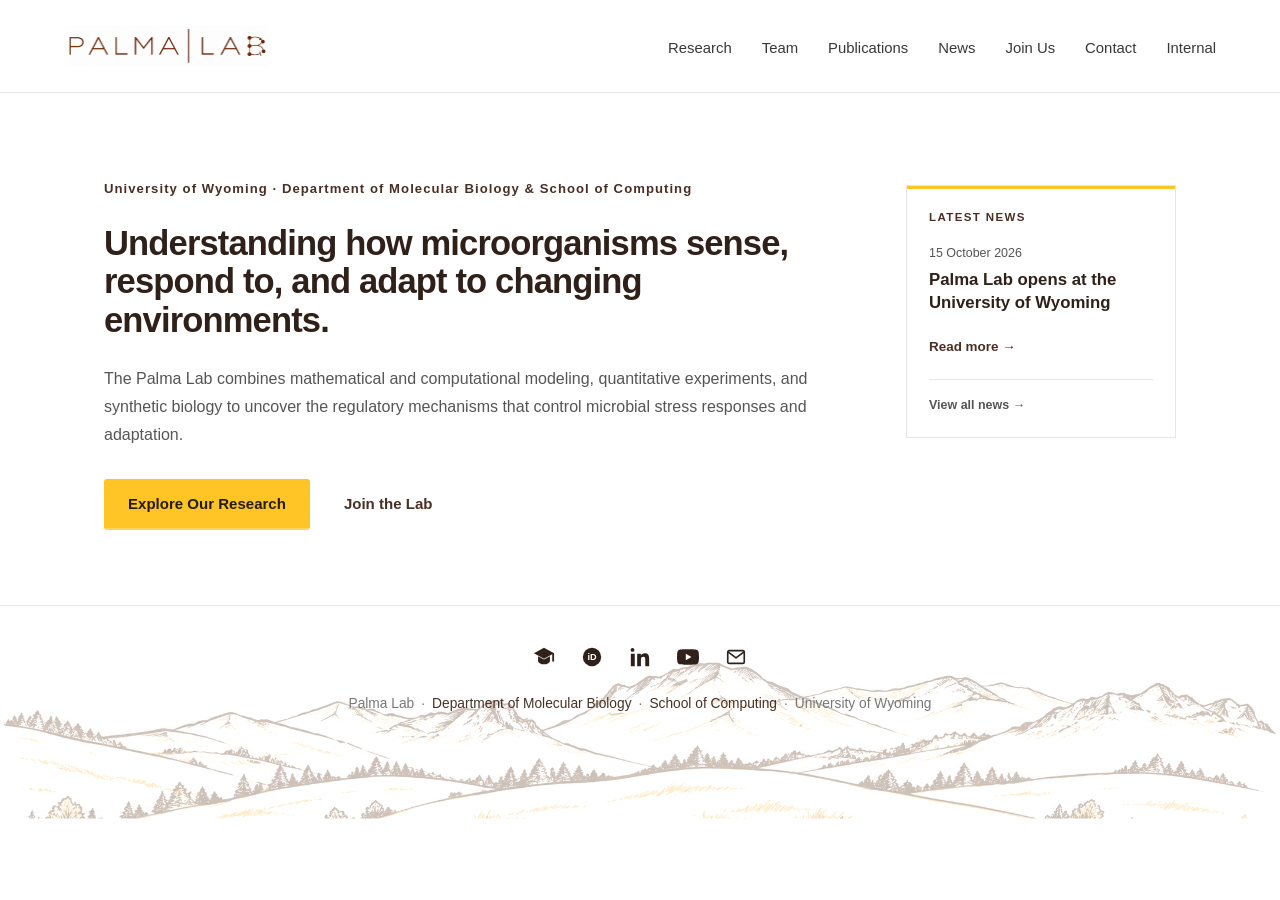
==== index.html @ a8b7e41c "Update index.html" ====
<!DOCTYPE html>
<html lang="en">

<head>
  <meta charset="UTF-8">
  <meta name="viewport" content="width=device-width, initial-scale=1.0">

  <title>Palma Lab | University of Wyoming</title>

  <link rel="stylesheet" href="css/style.css">

  <style>

    /* =========================================================
       HOME
       ========================================================= */

    .home-hero {
      width: 100%;
      max-width: 1200px;
      margin: 0 auto;
      padding: 85px var(--page-padding) 75px;
      box-sizing: border-box;
    }

    .home-hero-grid {
      display: grid;
      grid-template-columns: minmax(0, 1fr) 270px;
      gap: 70px;
      align-items: start;
    }

    .home-main {
      min-width: 0;
    }

    .home-affiliation {
      margin: 0 0 24px;
      color: var(--brown);
      font-size: 0.82rem;
      font-weight: 600;
      letter-spacing: 0.08em;
    }

    .home-main h1 {
      max-width: 850px;
      margin: 0 0 25px;
      color: var(--brown-dark);
      font-size: clamp(1.8rem, 2.7vw, 2.8rem);
      line-height: 1.12;
      letter-spacing: -0.025em;
    }

    .home-description {
      max-width: 780px;
      margin: 0 0 30px;
      color: var(--text-mid);
      font-size: 1rem;
      line-height: 1.75;
    }

    .home-actions {
      display: flex;
      flex-wrap: wrap;
      gap: 12px;
    }


    /* =========================================================
       LATEST NEWS
       ========================================================= */

    .latest-news {
      position: relative;
      margin-top: 7px;
      padding: 22px 22px 21px;
      border: 1px solid var(--border);
      background: #fff;
    }

    .latest-news::before {
      content: "";
      position: absolute;
      top: 0;
      left: 0;
      width: 100%;
      height: 3px;
      background: var(--gold);
    }

    .latest-news-label {
      margin: 0 0 18px;
      color: var(--brown);
      font-size: 0.72rem;
      font-weight: 700;
      letter-spacing: 0.12em;
      text-transform: uppercase;
    }

    .latest-news-date {
      margin: 0 0 7px;
      color: var(--text-mid);
      font-size: 0.78rem;
      line-height: 1.4;
    }

    .latest-news h2 {
      margin: 0 0 18px;
      color: var(--brown-dark);
      font-size: 1.05rem;
      font-weight: 600;
      line-height: 1.35;
    }

    .latest-news-link {
      color: var(--brown);
      font-size: 0.84rem;
      font-weight: 600;
      text-decoration: none;
    }

    .latest-news-link:hover {
      text-decoration: underline;
      text-decoration-color: var(--gold);
      text-underline-offset: 4px;
    }

    .latest-news-all {
      display: block;
      margin-top: 20px;
      padding-top: 15px;
      border-top: 1px solid var(--border);
      color: var(--text-mid);
      font-size: 0.78rem;
      font-weight: 600;
      text-decoration: none;
    }

    .latest-news-all:hover {
      color: var(--brown);
    }


    /* =========================================================
       FOOTER
       ========================================================= */

    .footer-main-row {
      width: 100%;
      max-width: var(--max-width);
      margin: 0 auto;

      box-sizing: border-box;

      display: flex;
      flex-direction: column;
      align-items: center;
      justify-content: center;

      gap: 24px;

      padding: 38px var(--page-padding) 14px;

      position: relative;
      z-index: 3;
    }


    /* =========================================================
       SOCIAL ICONS
       ========================================================= */

    .footer-social {
      display: flex;
      align-items: center;
      justify-content: center;

      gap: 22px;

      margin: 0;
      padding: 0;
    }

    .footer-social a {
      display: inline-flex;
      align-items: center;
      justify-content: center;

      width: 26px;
      height: 26px;

      color: var(--brown-dark);
      text-decoration: none;

      transition:
        color 0.2s ease,
        transform 0.2s ease;
    }

    .footer-social svg {
      display: block;
      width: 22px;
      height: 22px;
    }

    .footer-social .linkedin-icon {
      width: 20px;
      height: 20px;
    }

    .footer-social a:hover {
      color: var(--gold);
      transform: translateY(-2px);
    }

    .footer-social a:focus-visible {
      outline: 2px solid var(--gold);
      outline-offset: 4px;
    }


    /* =========================================================
       INSTITUTIONAL TEXT
       ========================================================= */

    .footer-info {
      display: flex;
      align-items: center;
      justify-content: center;
      flex-wrap: wrap;

      width: 100%;

      margin: 0;
      padding: 0;

      color: var(--text-light);

      font-size: 0.86rem;
      line-height: 1.5;

      text-align: center;
    }

    .footer-info a {
      color: var(--brown);
      text-decoration: none;
    }

    .footer-info a:hover {
      text-decoration: underline;
      text-decoration-color: var(--gold);
      text-underline-offset: 3px;
    }

    .footer-divider {
      margin: 0 7px;
      color: var(--text-light);
    }


    /* =========================================================
       MOBILE
       ========================================================= */

    @media (max-width: 850px) {

      .home-hero {
        padding-top: 60px;
        padding-bottom: 55px;
      }

      .home-hero-grid {
        grid-template-columns: 1fr;
        gap: 45px;
      }

      .latest-news {
        width: 100%;
        max-width: 450px;
        margin-top: 0;
      }

    }


    @media (max-width: 650px) {

      .home-main h1 {
        font-size: 2rem;
      }

      .home-description {
        font-size: 0.95rem;
      }

      .latest-news {
        padding: 20px;
      }

      .footer-main-row {
        gap: 18px;
        padding-top: 30px;
      }

      .footer-social {
        gap: 18px;
      }

      .footer-social svg {
        width: 20px;
        height: 20px;
      }

      .footer-social .linkedin-icon {
        width: 18px;
        height: 18px;
      }

      .footer-info {
        max-width: 520px;
        font-size: 0.78rem;
        line-height: 1.7;
      }

      .footer-divider {
        margin: 0 5px;
      }

    }

  </style>

</head>


<body>

  <header>

    <div class="header-inner">

      <div class="logo">

        <a href="index.html">
          <img src="images/palma-lab-logo.png" alt="Palma Lab">
        </a>

      </div>


      <nav>

        <a href="research.html">Research</a>
        <a href="people.html">Team</a>
        <a href="publications.html">Publications</a>
        <a href="news.html">News</a>
        <a href="join.html">Join Us</a>
        <a href="contact.html">Contact</a>
        <a href="internal/">Internal</a>

      </nav>

    </div>

  </header>



  <main>

    <section class="home-hero">

      <div class="home-hero-grid">


        <div class="home-main">

          <p class="home-affiliation">
            University of Wyoming · Department of Molecular Biology &amp; School of Computing
          </p>


          <h1>
            Understanding how microorganisms sense, respond to,
            and adapt to changing environments.
          </h1>


          <p class="home-description">
            The Palma Lab combines mathematical and computational modeling,
            quantitative experiments, and synthetic biology to uncover the
            regulatory mechanisms that control microbial stress responses
            and adaptation.
          </p>


          <div class="home-actions">

            <a
              class="button primary-button"
              href="research.html">
              Explore Our Research
            </a>

            <a
              class="button"
              href="join.html">
              Join the Lab
            </a>

          </div>

        </div>



        <aside class="latest-news">

          <p class="latest-news-label">
            Latest News
          </p>


          <p class="latest-news-date">
            15 October 2026
          </p>


          <h2>
            Palma Lab opens at the University of Wyoming
          </h2>


          <a
            class="latest-news-link"
            href="news.html#15-october-2026">
            Read more →
          </a>


          <a
            class="latest-news-all"
            href="news.html">
            View all news →
          </a>

        </aside>


      </div>

    </section>

  </main>



  <!-- =========================================================
       FOOTER
       ========================================================= -->

  <footer>


    <div class="footer-main-row">


      <!-- =====================================================
           SOCIAL ICONS
           ===================================================== -->

      <div class="footer-social">


        <!-- GOOGLE SCHOLAR -->

        <a
          href="https://scholar.google.com/citations?user=hZ1ScywAAAAJ&hl=en"
          target="_blank"
          rel="noopener noreferrer"
          aria-label="Cristina Palma on Google Scholar"
          title="Google Scholar">

          <svg viewBox="0 0 24 24" aria-hidden="true">

            <path
              fill="currentColor"
              d="M12 2L1 8l11 6 9-4.91V17h2V8L12 2zm-6.5 9.18V16c0 2.21 2.91 4 6.5 4s6.5-1.79 6.5-4v-4.82L12 14.73 5.5 11.18z">
            </path>

          </svg>

        </a>



        <!-- ORCID -->

        <a
          href="https://orcid.org/0000-0002-0390-1440"
          target="_blank"
          rel="noopener noreferrer"
          aria-label="Cristina Palma on ORCID"
          title="ORCID">

          <svg viewBox="0 0 24 24" aria-hidden="true">

            <circle
              cx="12"
              cy="12"
              r="10"
              fill="currentColor">
            </circle>

            <text
              x="12"
              y="15.7"
              text-anchor="middle"
              fill="white"
              font-family="Arial, Helvetica, sans-serif"
              font-size="10"
              font-weight="600">
              iD
            </text>

          </svg>

        </a>



        <!-- LINKEDIN -->

        <a
          href="https://www.linkedin.com/in/cristina-palma-312704156/"
          target="_blank"
          rel="noopener noreferrer"
          aria-label="Cristina Palma on LinkedIn"
          title="LinkedIn">

          <svg
            class="linkedin-icon"
            viewBox="0 0 24 24"
            aria-hidden="true">

            <path
              fill="currentColor"
              d="M5.34 3.5A2.34 2.34 0 1 1 .66 3.5a2.34 2.34 0 0 1 4.68 0ZM1 8h4.7v15H1V8Zm7.6 0h4.5v2.05h.06c.63-1.2 2.17-2.46 4.47-2.46C22.4 7.59 23 10.73 23 14.81V23h-4.69v-7.25c0-1.73-.03-3.95-2.41-3.95-2.41 0-2.78 1.88-2.78 3.82V23H8.6V8Z">
            </path>

          </svg>

        </a>



        <!-- YOUTUBE -->

        <a
          href="https://www.youtube.com/@PalmaLabWyo"
          target="_blank"
          rel="noopener noreferrer"
          aria-label="Palma Lab on YouTube"
          title="YouTube">

          <svg viewBox="0 0 24 24" aria-hidden="true">

            <path
              fill="currentColor"
              d="M23.5 6.2a3 3 0 0 0-2.1-2.1C19.5 3.6 12 3.6 12 3.6s-7.5 0-9.4.5A3 3 0 0 0 .5 6.2 31 31 0 0 0 0 12a31 31 0 0 0 .5 5.8 3 3 0 0 0 2.1 2.1c1.9.5 9.4.5 9.4.5s7.5 0 9.4-.5a3 3 0 0 0 2.1-2.1A31 31 0 0 0 24 12a31 31 0 0 0-.5-5.8ZM9.6 15.6V8.4L15.8 12l-6.2 3.6Z">
            </path>

          </svg>

        </a>



        <!-- EMAIL -->

        <a
          href="mailto:csantosd@uwyo.edu"
          aria-label="Email Cristina Palma"
          title="Email">

          <svg
            viewBox="0 0 24 24"
            aria-hidden="true"
            fill="none"
            stroke="currentColor"
            stroke-width="1.8"
            stroke-linecap="round"
            stroke-linejoin="round">

            <rect
              x="3"
              y="5"
              width="18"
              height="14"
              rx="1.5">
            </rect>

            <path d="M4 7l8 6 8-6"></path>

          </svg>

        </a>

      </div>



      <!-- =====================================================
           INSTITUTIONAL INFORMATION
           ===================================================== -->

      <div class="footer-info">

        <span>Palma Lab</span>

        <span class="footer-divider">·</span>

        <a
          href="https://www.uwyo.edu/molecbio/index.html"
          target="_blank"
          rel="noopener noreferrer">
          Department of Molecular Biology
        </a>

        <span class="footer-divider">·</span>

        <a
          href="https://www.uwyo.edu/soc/index.html"
          target="_blank"
          rel="noopener noreferrer">
          School of Computing
        </a>

        <span class="footer-divider">·</span>

        <span>University of Wyoming</span>

      </div>


    </div>



    <!-- =====================================================
         MOUNTAINS
         ===================================================== -->

    <div class="footer-mountains">

      <img
        src="images/mountains-footer.png"
        alt=""
        aria-hidden="true">

    </div>


  </footer>

</body>

</html>
---- css/style.css ----
/* =========================================================
   PALMA LAB
   ========================================================= */

/* Icon libraries used by the common footer */

:root {
  --max-width: 1400px;
  --content-width: 1100px;
  --page-padding: 5%;

  --gold: #ffc425;
  --gold-dark: #9b6b00;

  --brown: #492f24;
  --brown-dark: #2f211a;

  --text: #262626;
  --text-mid: #555555;
  --text-light: #777777;

  --border: #e8e5e2;
  --soft-background: #faf9f7;
}


/* =========================================================
   GLOBAL
   ========================================================= */

* {
  box-sizing: border-box;
}

html {
  scroll-behavior: smooth;
}

body {
  margin: 0;
  background: #ffffff;
  color: var(--text);
  font-family: Arial, Helvetica, sans-serif;
  line-height: 1.65;
}

img {
  max-width: 100%;
}

a {
  color: var(--brown);
}


/* =========================================================
   HEADER
   ========================================================= */

header {
  position: sticky;
  top: 0;
  z-index: 1000;

  background: rgba(255, 255, 255, 0.97);
  border-bottom: 1px solid var(--border);
}

.header-inner {
  width: 100%;
  max-width: var(--max-width);

  min-height: 92px;

  margin: 0 auto;

  padding-left: var(--page-padding);
  padding-right: var(--page-padding);

  display: flex;
  align-items: center;
  justify-content: space-between;
}


/* =========================================================
   LOGO
   ========================================================= */

.logo {
  flex-shrink: 0;
}

.logo a {
  display: flex;
  align-items: center;
}

.logo img {
  display: block;

  width: 205px;
  height: auto;
}


/* =========================================================
   NAVIGATION
   ========================================================= */

nav {
  display: flex;
  align-items: center;
  gap: 30px;
}

nav a {
  position: relative;

  padding: 34px 0 30px;

  color: #383838;
  text-decoration: none;

  font-size: 0.93rem;
  font-weight: 500;

  white-space: nowrap;
}

nav a:hover {
  color: var(--brown);
}

nav a.active {
  color: var(--brown);
  font-weight: 600;
}

nav a.active::after {
  content: "";

  position: absolute;

  left: 0;
  right: 0;
  bottom: 25px;

  height: 2px;

  background: var(--gold);
}


/* =========================================================
   EYEBROW
   ========================================================= */

.eyebrow {
  margin: 0 0 18px;

  color: var(--gold-dark);

  font-size: 0.78rem;
  font-weight: 700;

  letter-spacing: 0.15em;
  text-transform: uppercase;
}


/* =========================================================
   HOMEPAGE
   ========================================================= */

.hero {
  width: 100%;
  max-width: var(--max-width);

  margin: 0 auto;

  padding: 95px var(--page-padding) 75px;
}

.hero h1 {
  max-width: 1000px;

  margin: 0 0 28px;

  color: var(--brown-dark);

  font-size: clamp(1.8rem, 2.7vw, 2.8rem);
  line-height: 1.12;

  letter-spacing: -0.025em;
}

.hero-text {
  max-width: 820px;

  margin: 0 0 36px;

  color: var(--text-mid);

  font-size: 1.18rem;
  line-height: 1.75;
}


/* =========================================================
   BUTTONS
   ========================================================= */

.hero-buttons {
  display: flex;
  gap: 14px;
  flex-wrap: wrap;
}

.button {
  display: inline-flex;
  align-items: center;
  justify-content: center;

  min-height: 48px;

  padding: 11px 22px;

  text-decoration: none;

  font-size: 0.94rem;
  font-weight: 600;

  border-radius: 3px;
}

.primary-button {
  background: var(--gold);
  border: 2px solid var(--gold);

  color: #241c14;
}

.primary-button:hover {
  background: #e8b31a;
  border-color: #e8b31a;

  color: #241c14;
}

.secondary-button {
  background: #ffffff;
  border: 2px solid #d5aa21;

  color: var(--brown);
}

.secondary-button:hover {
  background: #fff9e7;
}


/* =========================================================
   STANDARD PAGE
   ========================================================= */

.page {
  width: 100%;
  max-width: var(--max-width);

  margin: 0 auto;

  padding: 85px var(--page-padding) 70px;
}

.page-intro {
  max-width: 900px;
  margin-bottom: 70px;
}

.page-intro h1 {
  margin: 0 0 28px;

  color: var(--brown-dark);

  font-size: clamp(3rem, 5vw, 4.8rem);
  line-height: 1.05;

  letter-spacing: -0.035em;
}

.page-lead {
  max-width: 800px;

  margin: 0;

  color: var(--text-mid);

  font-size: 1.18rem;
  line-height: 1.8;
}


/* =========================================================
   GENERAL CONTENT
   ========================================================= */

.content-section {
  max-width: var(--content-width);

  margin-bottom: 75px;
}

.content-section h2 {
  margin: 0 0 18px;

  color: var(--brown-dark);

  font-size: 2rem;
  line-height: 1.2;
}

.content-section h3 {
  color: var(--brown-dark);
}

.content-section p,
.content-section li {
  color: var(--text-mid);

  font-size: 1.05rem;
  line-height: 1.8;
}

.content-section p {
  max-width: 820px;
}

.content-section ul {
  max-width: 820px;

  padding-left: 21px;
}

.section-divider {
  width: 100%;
  max-width: var(--content-width);

  margin: 10px 0 70px;

  border: 0;
  border-top: 1px solid var(--border);
}


/* =========================================================
   TEAM GRID
   ========================================================= */

.team-grid {
  width: 100%;
  max-width: 1000px;

  display: grid;

  grid-template-columns: repeat(2, minmax(0, 1fr));

  gap: 70px;

  align-items: start;

  margin-bottom: 90px;
}

.team-member {
  min-width: 0;
}


/* Team member photos */

.team-member-photo {
  width: 220px;
  height: 275px;

  margin-bottom: 25px;

  overflow: hidden;

  background: #f4f2ef;
}

.team-member-photo img {
  display: block;

  width: 100%;
  height: 100%;

  object-fit: cover;
  object-position: center top;
}


/* Photo placeholder */

.team-photo-placeholder {
  display: flex;

  align-items: center;
  justify-content: center;

  background: #f4f2ef;

  border: 1px solid var(--border);

  color: #aaaaaa;

  font-size: 0.78rem;
  font-weight: 600;

  letter-spacing: 0.12em;
  text-transform: uppercase;
}


/* Team member information */

.team-member-content {
  max-width: 400px;
}

.team-member-content h2 {
  margin: 0 0 7px;

  color: var(--brown-dark);

  font-size: 1.8rem;
  line-height: 1.15;
}

.pi-kicker {
  margin: 0 0 9px;

  color: var(--gold-dark);

  font-size: 0.76rem;
  font-weight: 700;

  letter-spacing: 0.14em;
  text-transform: uppercase;
}

.pi-position {
  margin: 0 0 7px;

  color: var(--brown);

  font-size: 1.02rem;
  font-weight: 600;
}

.pi-departments {
  margin: 0 0 22px;

  color: var(--text-light);

  font-size: 0.94rem;
  line-height: 1.6;
}

.team-email {
  margin: 22px 0 0;

  color: var(--text-mid);

  font-size: 0.95rem;
  line-height: 1.7;
}


/* =========================================================
   OLD PI PROFILE
   Kept for compatibility if used elsewhere
   ========================================================= */

.pi-profile {
  display: grid;

  grid-template-columns: 220px minmax(0, 650px);

  gap: 48px;

  align-items: start;

  max-width: 950px;

  margin-bottom: 90px;
}

.pi-photo {
  width: 220px;
  height: 275px;

  overflow: hidden;

  background: #f4f2ef;
}

.pi-photo img {
  display: block;

  width: 220px;
  height: 275px;

  object-fit: cover;
  object-position: center top;
}

.pi-content {
  padding-top: 2px;
}

.pi-content h2 {
  margin: 0 0 7px;

  color: var(--brown-dark);

  font-size: 2.15rem;
  line-height: 1.12;
}

.pi-contact p {
  margin: 22px 0 0;

  color: var(--text-mid);

  font-size: 0.95rem;
  line-height: 1.7;
}


/* =========================================================
   TEAM RECRUITING
   ========================================================= */

.team-recruiting {
  width: 100%;
  max-width: 1050px;

  padding: 50px 55px;

  background: #faf7ee;

  border-top: 3px solid var(--gold);
}

.team-recruiting-inner {
  max-width: 720px;
}

.team-recruiting-label {
  margin: 0 0 10px;

  color: var(--gold-dark);

  font-size: 0.78rem;
  font-weight: 700;

  letter-spacing: 0.14em;
  text-transform: uppercase;
}

.team-recruiting h2 {
  margin: 0 0 18px;

  color: var(--brown-dark);

  font-size: 2rem;
}

.team-recruiting p {
  margin: 0 0 28px;

  color: var(--text-mid);

  font-size: 1.05rem;
  line-height: 1.75;
}


/* =========================================================
   CONTACT PAGE
   ========================================================= */

.contact-page {
  width: 100%;
  max-width: var(--max-width);

  margin: 0 auto;

  padding: 80px var(--page-padding) 75px;
}

.contact-hero-image {
  width: 100%;
  max-width: 1100px;

  height: 430px;

  margin-bottom: 32px;

  overflow: hidden;
}

.contact-hero-image img {
  display: block;

  width: 100%;
  height: 100%;

  object-fit: cover;
}


/* =========================================================
   CONTACT THREE-CARD GRID
   ========================================================= */

.contact-grid {
  width: 100%;
  max-width: 1100px;

  display: grid;

  grid-template-columns: repeat(3, 1fr);

  gap: 20px;
}

.contact-box {
  min-width: 0;
  min-height: 280px;

  padding: 30px;

  background: #faf9f7;

  border-top: 3px solid var(--gold);
}

.contact-box h2 {
  margin: 0 0 20px;

  color: var(--brown-dark);

  font-size: 1.55rem;
  line-height: 1.2;
}

.contact-box p {
  margin: 0 0 17px;

  color: var(--text-mid);

  font-size: 0.97rem;
  line-height: 1.7;
}

.contact-box a {
  color: var(--brown);

  text-decoration: none;

  font-size: 0.95rem;
  font-weight: 600;
}

.contact-box a:hover {
  text-decoration: underline;

  text-decoration-color: var(--gold);
  text-underline-offset: 4px;
}


/* =========================================================
   JOIN
   ========================================================= */

.opportunity {
  max-width: 820px;

  padding-bottom: 45px;

  margin-bottom: 45px;

  border-bottom: 1px solid var(--border);
}

.opportunity:last-child {
  border-bottom: 0;
}

.opportunity h2 {
  margin: 0 0 15px;

  color: var(--brown-dark);

  font-size: 1.9rem;
}

.opportunity p {
  color: var(--text-mid);

  font-size: 1.05rem;
  line-height: 1.8;
}


/* =========================================================
   PUBLICATIONS
   ========================================================= */

.publication {
  max-width: 900px;

  margin-bottom: 32px;
}

.publication-title {
  margin-bottom: 7px;

  color: var(--brown-dark);

  font-weight: 600;
}

.publication-meta {
  color: var(--text-light);

  font-size: 0.96rem;
}


/* =========================================================
   INTERNAL
   ========================================================= */

.internal-grid {
  display: grid;

  grid-template-columns: repeat(3, 1fr);

  gap: 24px;

  margin-top: 40px;
}

.internal-card {
  padding: 26px;

  border: 1px solid var(--border);
  border-top: 3px solid var(--gold);

  background: #ffffff;
}

.internal-card h2 {
  margin: 0 0 10px;

  color: var(--brown-dark);
}

.internal-card p {
  margin: 0;

  color: var(--text-light);
}


/* =========================================================
   FOOTER
   ========================================================= */

footer {
  width: 100%;

  color: var(--text-light);

  background: #ffffff;

  border-top: 1px solid var(--border);
}


/* =========================================================
   FOOTER SOCIAL / PROFILE LINKS
   ========================================================= */

.footer-social {
  width: 100%;

  display: flex;
  align-items: center;
  justify-content: center;

  gap: 25px;

  padding: 27px var(--page-padding) 5px;

  position: relative;
  z-index: 2;
}

.footer-social a,
.footer-social .social-placeholder {
  display: inline-flex;
  align-items: center;
  justify-content: center;

  width: 31px;
  height: 31px;

  color: var(--brown-dark);

  font-size: 1.55rem;
  line-height: 1;

  text-decoration: none;

  transition:
    color 0.2s ease,
    transform 0.2s ease;
}

.footer-social .ai-google-scholar {
  font-size: 1.72rem;
}

.footer-social a:hover {
  color: var(--gold);

  transform: translateY(-2px);
}

.footer-social a:focus-visible {
  outline: 2px solid var(--gold);
  outline-offset: 5px;
}

.footer-social .social-placeholder {
  cursor: default;
}


/* =========================================================
   FOOTER INSTITUTIONAL LINKS
   ========================================================= */

.footer-content {
  width: 100%;
  max-width: var(--max-width);

  margin: 0 auto;

  padding: 15px var(--page-padding) 8px;

  text-align: center;

  font-size: 0.86rem;

  position: relative;
  z-index: 2;
}

.footer-content a {
  color: var(--brown);

  text-decoration: none;
}

.footer-content a:hover {
  color: var(--brown-dark);

  text-decoration: underline;
  text-decoration-color: var(--gold);
  text-underline-offset: 4px;
}

.footer-divider {
  margin: 0 5px;
}


/* =========================================================
   MOUNTAIN FOOTER
   ========================================================= */

/*
   Keep the complete mountain image visible.
   The whole image is pulled upward by 200px.
*/

.footer-mountains {
  width: 100%;

  margin-top: -200px;

  overflow: visible;
}

.footer-mountains img {
  display: block;

  width: 100%;
  height: auto;

  margin: 0;

  opacity: 0.28;

  pointer-events: none;
  user-select: none;
}


/* =========================================================
   TABLET
   ========================================================= */

@media (max-width: 950px) {

  :root {
    --page-padding: 6%;
  }

  .header-inner {
    min-height: auto;

    padding-top: 17px;
    padding-bottom: 14px;

    flex-direction: column;
    align-items: flex-start;
  }

  .logo img {
    width: 185px;
  }

  nav {
    width: 100%;

    margin-top: 12px;

    gap: 20px;

    flex-wrap: wrap;
  }

  nav a {
    padding: 5px 0 8px;
  }

  nav a.active::after {
    bottom: 2px;
  }

  .page,
  .contact-page {
    padding-top: 65px;
  }


  /* Team */

  .team-grid {
    gap: 45px;
  }

  .team-member-photo {
    width: 190px;
    height: 238px;
  }

  .pi-profile {
    grid-template-columns: 190px 1fr;

    gap: 38px;
  }

  .pi-photo,
  .pi-photo img {
    width: 190px;
    height: 238px;
  }


  /* Contact */

  .contact-hero-image {
    height: 350px;
  }

  .contact-grid {
    grid-template-columns: 1fr 1fr;
  }

  .contact-box:last-child {
    grid-column: 1 / -1;
  }


  /* Internal */

  .internal-grid {
    grid-template-columns: 1fr;
  }

}


/* =========================================================
   MOBILE
   ========================================================= */

@media (max-width: 650px) {

  :root {
    --page-padding: 7%;
  }

  .logo img {
    width: 165px;
  }

  nav {
    gap: 8px 18px;
  }

  nav a {
    font-size: 0.87rem;
  }


  /* Homepage */

  .hero {
    padding-top: 55px;
    padding-bottom: 55px;
  }

  .hero h1 {
    font-size: 2rem;
  }

  .hero-text {
    font-size: 1.05rem;
  }

  .hero-buttons {
    flex-direction: column;
    align-items: flex-start;
  }


  /* Standard pages */

  .page,
  .contact-page {
    padding-top: 52px;
    padding-bottom: 45px;
  }

  .page-intro {
    margin-bottom: 50px;
  }


  /* Team */

  .team-grid {
    grid-template-columns: 1fr;

    gap: 55px;

    margin-bottom: 65px;
  }

  .team-member-photo {
    width: 180px;
    height: 225px;
  }

  .pi-profile {
    display: block;

    margin-bottom: 65px;
  }

  .pi-photo,
  .pi-photo img {
    width: 180px;
    height: 225px;
  }

  .pi-photo {
    margin-bottom: 28px;
  }

  .team-recruiting {
    padding: 35px 28px;
  }


  /* Contact */

  .contact-hero-image {
    height: 250px;

    margin-bottom: 22px;
  }

  .contact-grid {
    grid-template-columns: 1fr;

    gap: 16px;
  }

  .contact-box:last-child {
    grid-column: auto;
  }

  .contact-box {
    min-height: 0;

    padding: 26px;
  }


  /* Footer social icons */

  .footer-social {
    gap: 20px;

    padding-top: 24px;
  }

  .footer-social a,
  .footer-social .social-placeholder {
    width: 29px;
    height: 29px;

    font-size: 1.42rem;
  }

  .footer-social .ai-google-scholar {
    font-size: 1.58rem;
  }


  /* Footer */

  .footer-content {
    padding-bottom: 5px;

    line-height: 1.8;
  }


  /* Mountains */

  .footer-mountains {
    width: 100%;

    margin-top: -200px;

    overflow: visible;
  }

  .footer-mountains img {
    display: block;

    width: 100%;
    height: auto;

    margin: 0;
  }

}
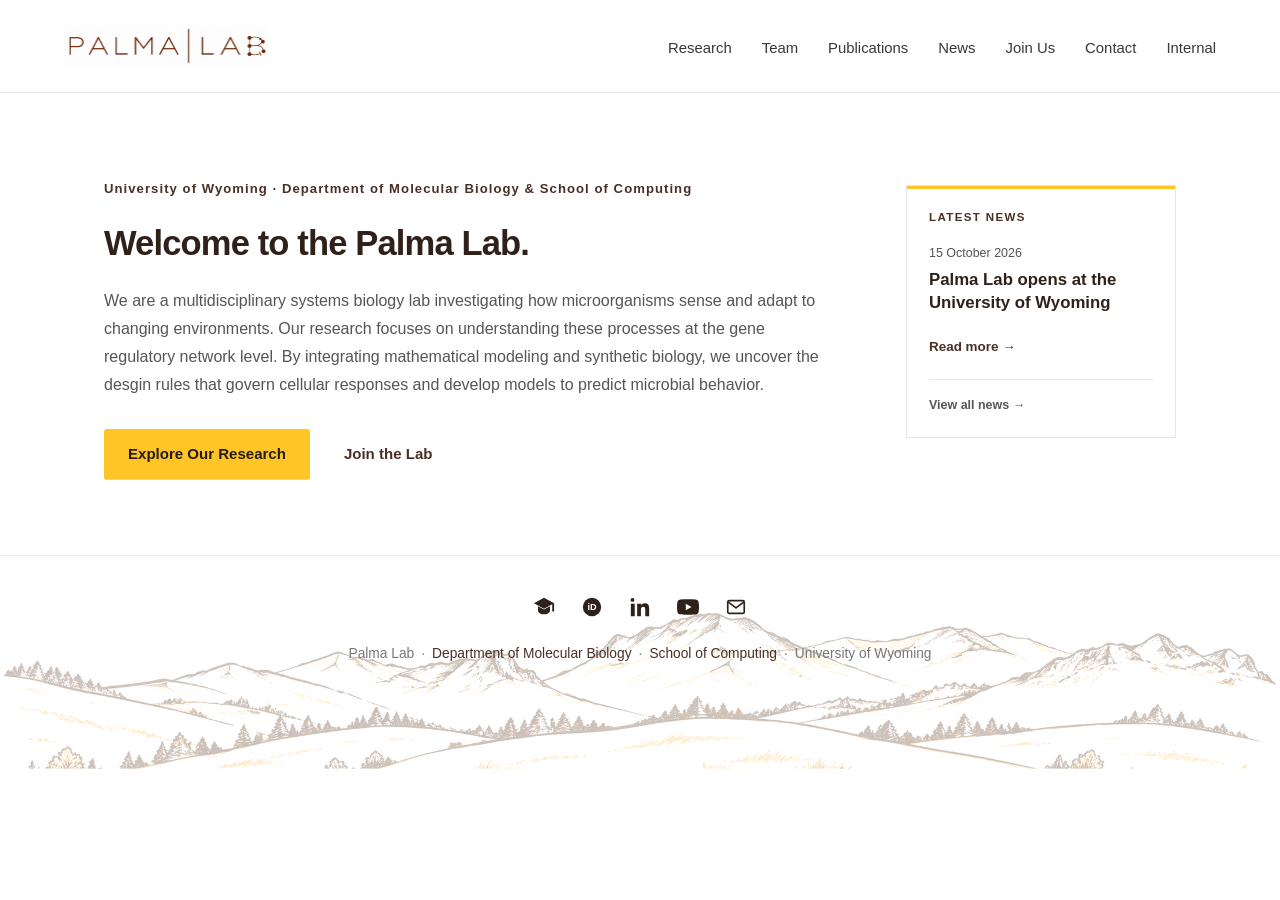
==== commit ec647f1c: "Update index.html" ====
--- a/index.html
+++ b/index.html
@@ -341,16 +341,12 @@
     <div class="header-inner">
 
       <div class="logo">
-
         <a href="index.html">
           <img src="images/palma-lab-logo.png" alt="Palma Lab">
         </a>
-
       </div>
 
-
       <nav>
-
         <a href="research.html">Research</a>
         <a href="people.html">Team</a>
         <a href="publications.html">Publications</a>
@@ -358,7 +354,6 @@
         <a href="join.html">Join Us</a>
         <a href="contact.html">Contact</a>
         <a href="internal/">Internal</a>
-
       </nav>
 
     </div>
@@ -380,20 +375,16 @@
             University of Wyoming · Department of Molecular Biology &amp; School of Computing
           </p>
 
-
           <h1>
-            Understanding how microorganisms sense, respond to,
-            and adapt to changing environments.
+            Welcome to the Palma Lab.
           </h1>
 
-
           <p class="home-description">
-            The Palma Lab combines mathematical and computational modeling,
-            quantitative experiments, and synthetic biology to uncover the
-            regulatory mechanisms that control microbial stress responses
-            and adaptation.
+            We are a multidisciplinary systems biology lab investigating how microorganisms sense and adapt to changing environments.
+
+            Our research focuses on understanding these processes at the gene regulatory network level. By integrating mathematical modeling and synthetic biology, 
+            we uncover the desgin rules that govern cellular responses and develop models to predict microbial behavior.
           </p>
-
 
           <div class="home-actions">
 
@@ -421,16 +412,13 @@
             Latest News
           </p>
 
-
           <p class="latest-news-date">
             15 October 2026
           </p>
 
-
           <h2>
             Palma Lab opens at the University of Wyoming
           </h2>
-
 
           <a
             class="latest-news-link"
@@ -438,7 +426,6 @@
             Read more →
           </a>
 
-
           <a
             class="latest-news-all"
             href="news.html">
@@ -456,19 +443,13 @@
 
 
 
-  <!-- =========================================================
-       FOOTER
-       ========================================================= -->
-
   <footer>
 
 
     <div class="footer-main-row">
 
 
-      <!-- =====================================================
-           SOCIAL ICONS
-           ===================================================== -->
+      <!-- SOCIAL ICONS -->
 
       <div class="footer-social">
 
@@ -611,9 +592,7 @@
 
 
 
-      <!-- =====================================================
-           INSTITUTIONAL INFORMATION
-           ===================================================== -->
+      <!-- INSTITUTIONAL INFORMATION -->
 
       <div class="footer-info">
 
@@ -648,10 +627,6 @@
 
 
 
-    <!-- =====================================================
-         MOUNTAINS
-         ===================================================== -->
-
     <div class="footer-mountains">
 
       <img
--- a/css/style.css
+++ b/css/style.css
@@ -137,7 +137,8 @@
   font-weight: 600;
 }
 
-nav a.active::after {
+nav a.active::after,
+nav a:hover::after {
   content: "";
 
   position: absolute;
@@ -794,38 +795,52 @@
 
 
 /* =========================================================
+   FOOTER MAIN ROW
+   ========================================================= */
+
+.footer-main-row {
+  width: 100%;
+  max-width: var(--max-width);
+  margin: 0 auto;
+  box-sizing: border-box;
+
+  display: flex;
+  flex-direction: column;
+  align-items: center;
+  justify-content: center;
+
+  gap: 24px;
+  padding: 38px var(--page-padding) 14px;
+
+  position: relative;
+  z-index: 3;
+}
+
+
+/* =========================================================
    FOOTER SOCIAL / PROFILE LINKS
    ========================================================= */
 
 .footer-social {
-  width: 100%;
-
   display: flex;
   align-items: center;
   justify-content: center;
 
-  gap: 25px;
-
-  padding: 27px var(--page-padding) 5px;
-
-  position: relative;
-  z-index: 2;
-}
-
-.footer-social a,
-.footer-social .social-placeholder {
+  gap: 22px;
+
+  margin: 0;
+  padding: 0;
+}
+
+.footer-social a {
   display: inline-flex;
   align-items: center;
   justify-content: center;
 
-  width: 31px;
-  height: 31px;
+  width: 26px;
+  height: 26px;
 
   color: var(--brown-dark);
-
-  font-size: 1.55rem;
-  line-height: 1;
-
   text-decoration: none;
 
   transition:
@@ -833,23 +848,25 @@
     transform 0.2s ease;
 }
 
-.footer-social .ai-google-scholar {
-  font-size: 1.72rem;
+.footer-social svg {
+  display: block;
+  width: 22px;
+  height: 22px;
+}
+
+.footer-social .linkedin-icon {
+  width: 20px;
+  height: 20px;
 }
 
 .footer-social a:hover {
   color: var(--gold);
-
   transform: translateY(-2px);
 }
 
 .footer-social a:focus-visible {
   outline: 2px solid var(--gold);
-  outline-offset: 5px;
-}
-
-.footer-social .social-placeholder {
-  cursor: default;
+  outline-offset: 4px;
 }
 
 
@@ -857,38 +874,65 @@
    FOOTER INSTITUTIONAL LINKS
    ========================================================= */
 
+.footer-info {
+  display: flex;
+  align-items: center;
+  justify-content: center;
+  flex-wrap: wrap;
+
+  width: 100%;
+
+  margin: 0;
+  padding: 0;
+
+  color: var(--text-light);
+
+  font-size: 0.86rem;
+  line-height: 1.5;
+
+  text-align: center;
+}
+
+.footer-info a {
+  color: var(--brown);
+  text-decoration: none;
+}
+
+.footer-info a:hover {
+  text-decoration: underline;
+  text-decoration-color: var(--gold);
+  text-underline-offset: 3px;
+}
+
+.footer-divider {
+  margin: 0 7px;
+  color: var(--text-light);
+}
+
+
+/* Legacy footer support */
+
 .footer-content {
   width: 100%;
   max-width: var(--max-width);
-
   margin: 0 auto;
-
   padding: 15px var(--page-padding) 8px;
-
   text-align: center;
-
   font-size: 0.86rem;
-
   position: relative;
   z-index: 2;
 }
 
 .footer-content a {
   color: var(--brown);
-
   text-decoration: none;
 }
 
 .footer-content a:hover {
   color: var(--brown-dark);
-
   text-decoration: underline;
   text-decoration-color: var(--gold);
   text-underline-offset: 4px;
-}
-
-.footer-divider {
-  margin: 0 5px;
 }
 
 
@@ -962,7 +1006,8 @@
     padding: 5px 0 8px;
   }
 
-  nav a.active::after {
+  nav a.active::after,
+  nav a:hover::after {
     bottom: 2px;
   }
 
@@ -1138,32 +1183,39 @@
   }
 
 
-  /* Footer social icons */
+  /* Footer */
+
+  .footer-main-row {
+    gap: 18px;
+    padding-top: 30px;
+  }
 
   .footer-social {
-    gap: 20px;
-
-    padding-top: 24px;
-  }
-
-  .footer-social a,
-  .footer-social .social-placeholder {
-    width: 29px;
-    height: 29px;
-
-    font-size: 1.42rem;
-  }
-
-  .footer-social .ai-google-scholar {
-    font-size: 1.58rem;
-  }
-
-
-  /* Footer */
+    gap: 18px;
+  }
+
+  .footer-social svg {
+    width: 20px;
+    height: 20px;
+  }
+
+  .footer-social .linkedin-icon {
+    width: 18px;
+    height: 18px;
+  }
+
+  .footer-info {
+    max-width: 520px;
+    font-size: 0.78rem;
+    line-height: 1.7;
+  }
+
+  .footer-divider {
+    margin: 0 5px;
+  }
 
   .footer-content {
     padding-bottom: 5px;
-
     line-height: 1.8;
   }
 
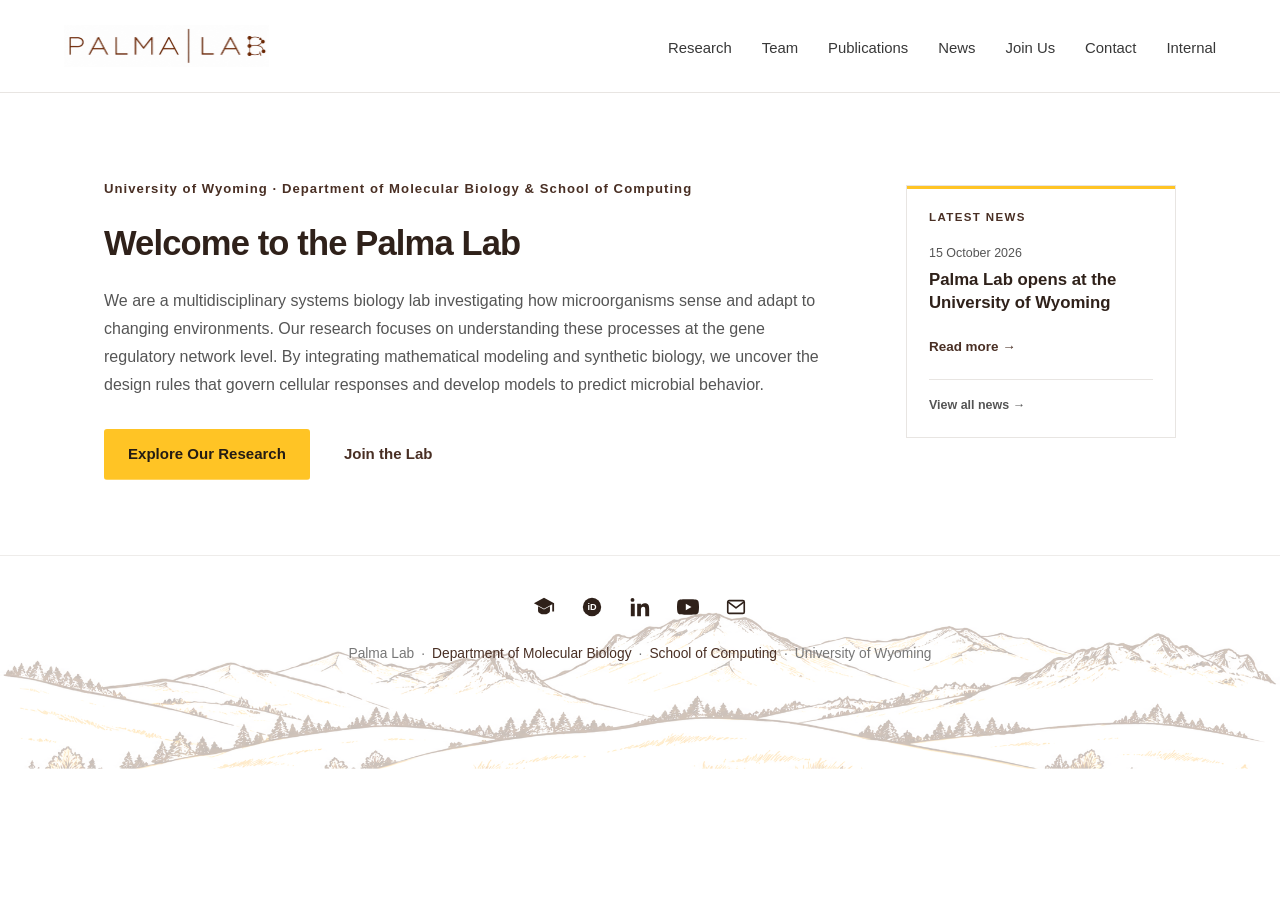
==== commit 758542f0: "Update index.html" ====
--- a/index.html
+++ b/index.html
@@ -376,14 +376,14 @@
           </p>
 
           <h1>
-            Welcome to the Palma Lab.
+            Welcome to the Palma Lab
           </h1>
 
           <p class="home-description">
             We are a multidisciplinary systems biology lab investigating how microorganisms sense and adapt to changing environments.
 
             Our research focuses on understanding these processes at the gene regulatory network level. By integrating mathematical modeling and synthetic biology, 
-            we uncover the desgin rules that govern cellular responses and develop models to predict microbial behavior.
+            we uncover the design rules that govern cellular responses and develop models to predict microbial behavior.
           </p>
 
           <div class="home-actions">
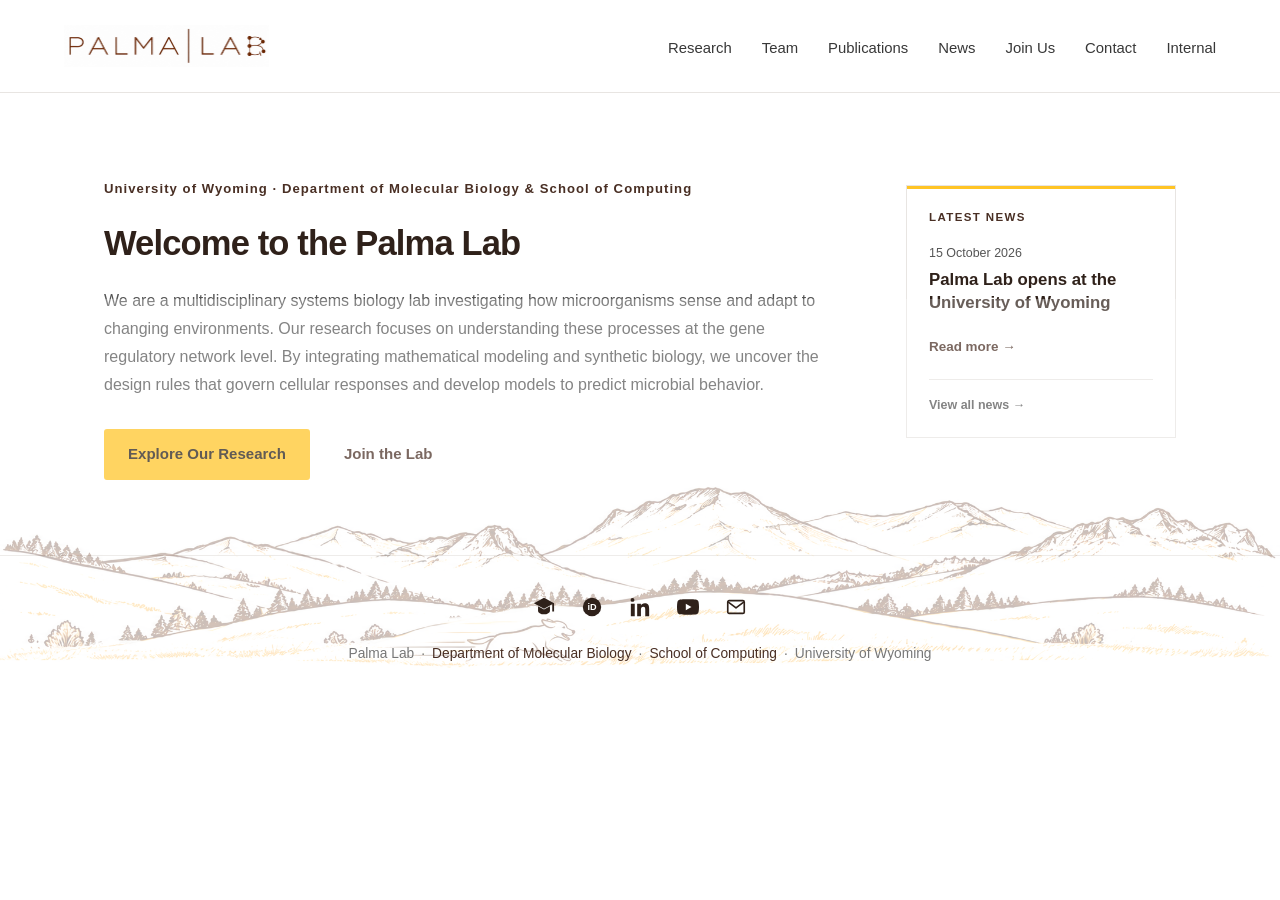
==== commit a670ee36: "Update index.html" ====
--- a/index.html
+++ b/index.html
@@ -610,7 +610,7 @@
         <span class="footer-divider">·</span>
 
         <a
-          href="https://www.uwyo.edu/soc/index.html"
+          href="https://www.uwyo.edu/soc/people/faculty/cristina-palma.html"
           target="_blank"
           rel="noopener noreferrer">
           School of Computing
--- a/css/style.css
+++ b/css/style.css
@@ -948,7 +948,7 @@
 .footer-mountains {
   width: 100%;
 
-  margin-top: -200px;
+  margin-top: -380px;
 
   overflow: visible;
 }
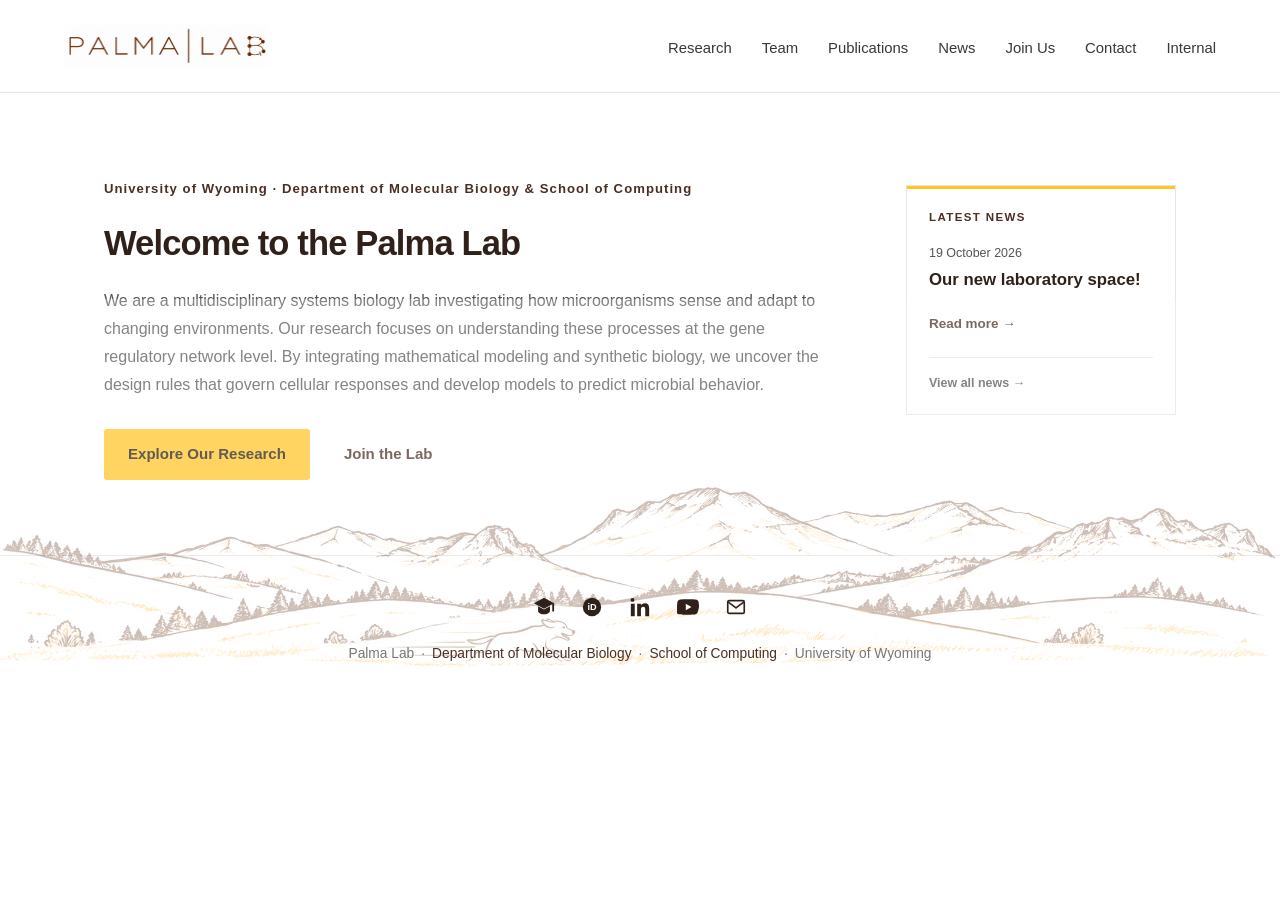
==== commit e494106d: "Update index.html" ====
--- a/index.html
+++ b/index.html
@@ -1,3 +1,4 @@
+
 <!DOCTYPE html>
 <html lang="en">
 
@@ -382,7 +383,7 @@
           <p class="home-description">
             We are a multidisciplinary systems biology lab investigating how microorganisms sense and adapt to changing environments.
 
-            Our research focuses on understanding these processes at the gene regulatory network level. By integrating mathematical modeling and synthetic biology, 
+            Our research focuses on understanding these processes at the gene regulatory network level. By integrating mathematical modeling and synthetic biology,
             we uncover the design rules that govern cellular responses and develop models to predict microbial behavior.
           </p>
 
@@ -406,23 +407,30 @@
 
 
 
-        <aside class="latest-news">
+        <!-- =====================================================
+             LATEST NEWS — AUTOMATICALLY UPDATED
+             ===================================================== -->
+
+        <aside class="latest-news" aria-label="Latest news">
 
           <p class="latest-news-label">
             Latest News
           </p>
 
-          <p class="latest-news-date">
-            15 October 2026
+          <p
+            class="latest-news-date"
+            id="home-latest-date">
+            19 October 2026
           </p>
 
-          <h2>
-            Palma Lab opens at the University of Wyoming
+          <h2 id="home-latest-title">
+            Our new laboratory space!
           </h2>
 
           <a
             class="latest-news-link"
-            href="news.html#15-october-2026">
+            id="home-latest-link"
+            href="news.html#19-october-2026">
             Read more →
           </a>
 
@@ -539,7 +547,7 @@
         <!-- YOUTUBE -->
 
         <a
-          href="https://www.youtube.com/@PalmaLabWyo"
+          href="https://www.youtube.com/@palma-lab"
           target="_blank"
           rel="noopener noreferrer"
           aria-label="Palma Lab on YouTube"
@@ -549,7 +557,7 @@
 
             <path
               fill="currentColor"
-              d="M23.5 6.2a3 3 0 0 0-2.1-2.1C19.5 3.6 12 3.6 12 3.6s-7.5 0-9.4.5A3 3 0 0 0 .5 6.2 31 31 0 0 0 0 12a31 31 0 0 0 .5 5.8 3 3 0 0 0 2.1 2.1c1.9.5 9.4.5 9.4.5s7.5 0 9.4-.5a3 3 0 0 0 2.1-2.1A31 31 0 0 0 24 12a31 31 0 0 0-.5-5.8ZM9.6 15.6V8.4L15.8 12l-6.2 3.6Z">
+              d="M23.5 6.2a3 3 0 0 0-2.1-2.1C19.5 3.6 12 3.6 12 3.6s-7.5 0-9.4.5A3 3 0 0 0 .5 6.2 31 31 0 0 0 0 12a31 31 0 0 0-.5 5.8 3 3 0 0 0 2.1 2.1c1.9.5 9.4.5 9.4.5s7.5 0 9.4-.5a3 3 0 0 0 2.1-2.1A31 31 0 0 0 24 12a31 31 0 0 0-.5-5.8ZM9.6 15.6V8.4L15.8 12l-6.2 3.6Z">
             </path>
 
           </svg>
@@ -639,6 +647,60 @@
 
   </footer>
 
+
+  <!-- =========================================================
+       AUTOMATIC LATEST NEWS SYNC
+       Reads the first timeline entry from news.html.
+       ========================================================= -->
+
+  <script>
+    (async function updateLatestNews() {
+
+      try {
+
+        const response = await fetch('news.html', {
+          cache: 'no-cache'
+        });
+
+        if (!response.ok) return;
+
+        const html = await response.text();
+
+        const newsDocument = new DOMParser()
+          .parseFromString(html, 'text/html');
+
+        const newest = newsDocument.querySelector(
+          '.news-timeline .news-item'
+        );
+
+        if (!newest || !newest.id) return;
+
+        const date = newest.querySelector('.news-date a');
+        const title = newest.querySelector('.news-content h2');
+
+        if (!date || !title) return;
+
+        document.getElementById(
+          'home-latest-date'
+        ).textContent = date.textContent.trim();
+
+        document.getElementById(
+          'home-latest-title'
+        ).textContent = title.textContent.trim();
+
+        document.getElementById(
+          'home-latest-link'
+        ).href = 'news.html#' + encodeURIComponent(newest.id);
+
+      } catch (error) {
+
+        // Keep the default October 19 news if loading fails.
+
+      }
+
+    })();
+  </script>
+
 </body>
 
 </html>
